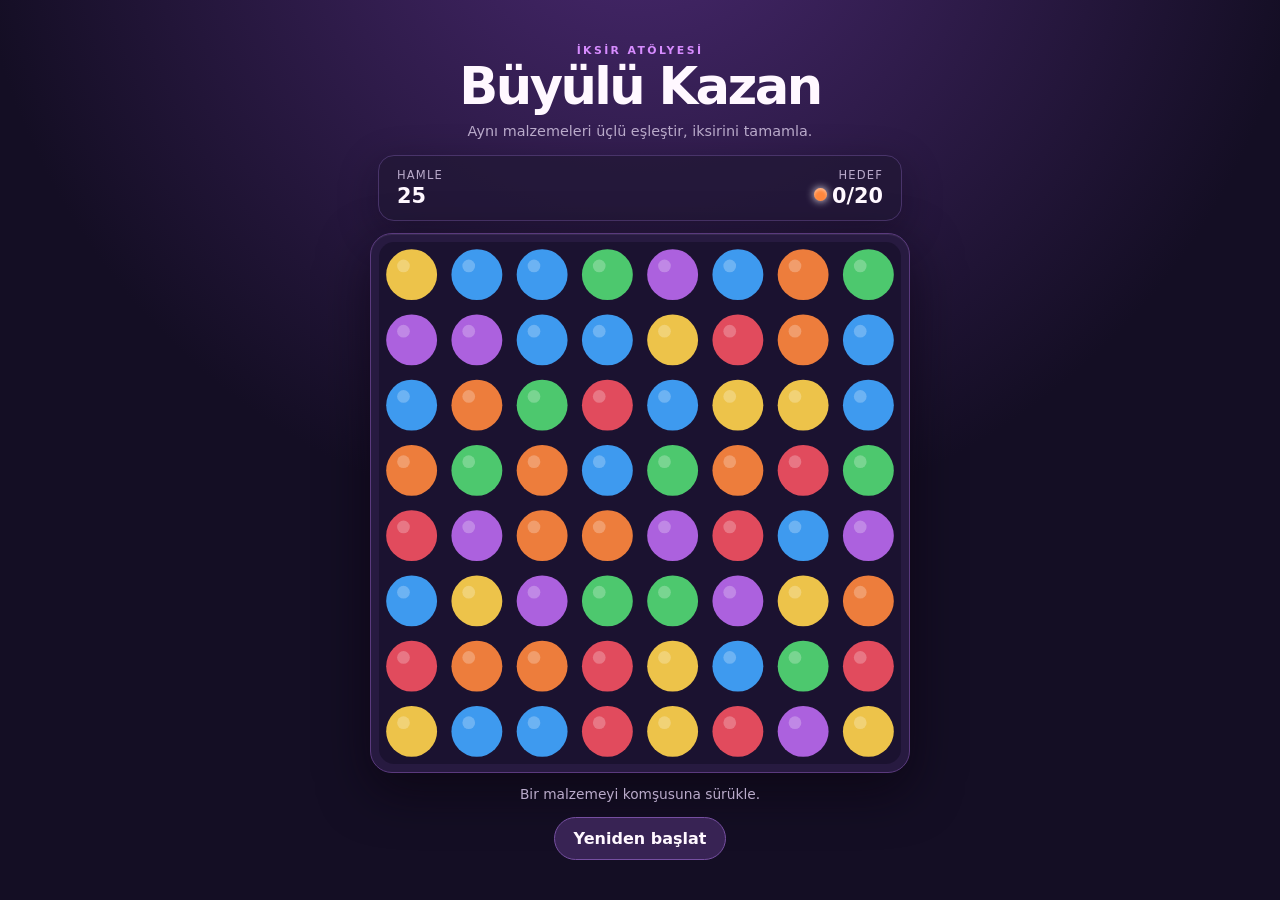
==== index.html @ 0cb65008 "Tarayici web prototipini ve WebGL araclarini ekle" ====
<!doctype html>
<html lang="tr">
<head>
  <meta charset="utf-8">
  <meta name="viewport" content="width=device-width, initial-scale=1, maximum-scale=1, user-scalable=no">
  <meta name="theme-color" content="#140e24">
  <title>Büyülü Kazan — Match 3</title>
  <link rel="stylesheet" href="style.css">
</head>
<body>
  <main class="game-shell">
    <header>
      <p class="eyebrow">İKSİR ATÖLYESİ</p>
      <h1> Büyülü Kazan </h1>
      <p class="subhead">Aynı malzemeleri üçlü eşleştir, iksirini tamamla.</p>
    </header>
    <section class="status" aria-live="polite">
      <div><span>Hamle</span><strong id="moves">25</strong></div>
      <div><span>Hedef</span><strong><i id="target-dot"></i><b id="score">0</b>/20</strong></div>
    </section>
    <div class="board-wrap"><canvas id="board" aria-label="Eşleştirme tahtası"></canvas></div>
    <p class="hint" id="hint">Bir malzemeyi komşusuna sürükle.</p>
    <button id="restart" class="restart" type="button">Yeniden başlat</button>
  </main>
  <div id="modal" class="modal" hidden>
    <div class="modal-card"><p class="eyebrow">İKSİR ATÖLYESİ</p><h2 id="modal-title"></h2><p id="modal-copy"></p><button id="modal-restart" class="restart" type="button">Tekrar oyna</button></div>
  </div>
  <script src="game.js"></script>
</body>
</html>
---- style.css ----
:root { color-scheme: dark; --bg: #140e24; --panel: #211736; --ink: #fff8ff; --muted: #b9aaca; --accent: #d78cff; }
* { box-sizing: border-box; }
html, body { min-height: 100%; margin: 0; }
body { min-height: 100vh; display: grid; place-items: center; padding: 20px; background: radial-gradient(circle at 50% -15%, #4a2971, var(--bg) 55%); color: var(--ink); font-family: Inter, ui-sans-serif, system-ui, -apple-system, sans-serif; }
.game-shell { width: min(100%, 540px); text-align: center; }
header { margin: 4px 0 16px; }
.eyebrow { margin: 0 0 4px; color: var(--accent); font-size: .68rem; font-weight: 800; letter-spacing: .22em; }
h1 { margin: 0; font-size: clamp(2rem, 9vw, 3.2rem); line-height: 1; letter-spacing: -.05em; }
.subhead { margin: 10px 0 0; color: var(--muted); font-size: .9rem; }
.status { display: flex; justify-content: space-between; margin: 0 8px 12px; padding: 12px 18px; border: 1px solid #49346a; border-radius: 16px; background: #211736c9; box-shadow: 0 12px 40px #09050f55; }
.status div { display: grid; gap: 2px; text-align: left; }
.status div:last-child { text-align: right; }
.status span { color: var(--muted); font-size: .72rem; text-transform: uppercase; letter-spacing: .1em; }
.status strong { font-size: 1.3rem; }
#target-dot { display: inline-block; width: 13px; height: 13px; margin-right: 5px; border-radius: 50%; vertical-align: 2px; box-shadow: inset 0 2px 3px #ffffff66, 0 0 8px currentColor; }
.board-wrap { width: 100%; padding: 8px; border: 1px solid #5a3a7d; border-radius: 22px; background: #271a40; box-shadow: 0 18px 50px #08040e99, inset 0 1px #ffffff12; }
canvas { display: block; width: 100%; aspect-ratio: 1; border-radius: 15px; touch-action: none; }
.hint { min-height: 22px; margin: 13px 0 9px; color: var(--muted); font-size: .86rem; }
.restart { padding: 11px 19px; border: 1px solid #764fa1; border-radius: 999px; background: #382354; color: var(--ink); font: inherit; font-weight: 700; cursor: pointer; transition: transform .15s, background .15s; }
.restart:hover { background: #513276; transform: translateY(-1px); }
.modal { position: fixed; inset: 0; display: grid; place-items: center; padding: 20px; background: #08040ecc; backdrop-filter: blur(6px); }
.modal[hidden] { display: none; }
.modal-card { width: min(100%, 360px); padding: 30px 24px; border: 1px solid #765299; border-radius: 24px; background: #211736; text-align: center; box-shadow: 0 24px 80px #0009; }
.modal-card h2 { margin: 4px 0 8px; font-size: 2rem; }
.modal-card p:not(.eyebrow) { color: var(--muted); }
@media (max-height: 700px) { body { padding: 10px; } header { margin-bottom: 8px; } .subhead, .hint { display: none; } .board-wrap { max-width: min(75vh, 540px); margin: auto; } }
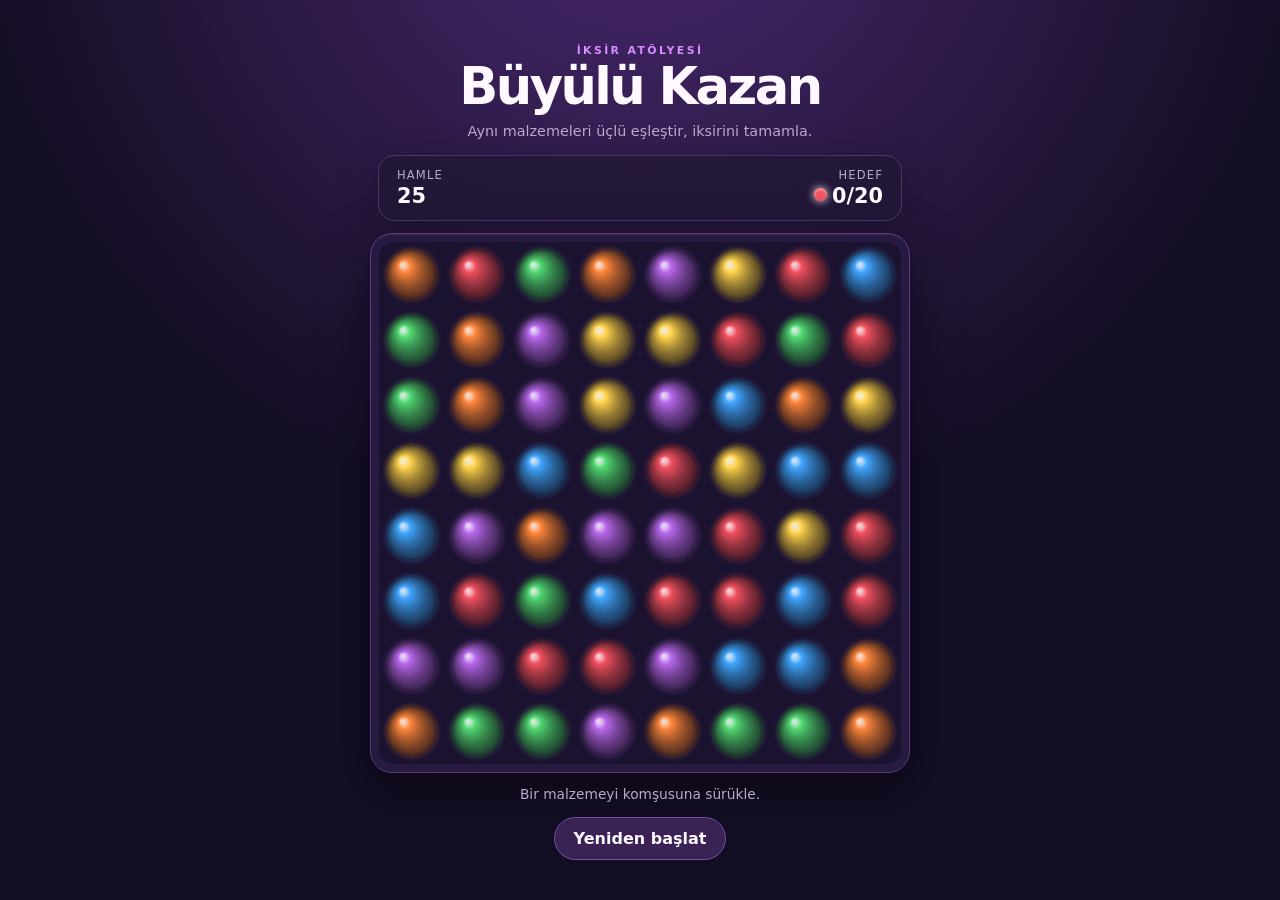
==== commit 154b1860: "Web efektleri için varlık sürümünü yenile" ====
--- a/index.html
+++ b/index.html
@@ -25,6 +25,6 @@
   <div id="modal" class="modal" hidden>
     <div class="modal-card"><p class="eyebrow">İKSİR ATÖLYESİ</p><h2 id="modal-title"></h2><p id="modal-copy"></p><button id="modal-restart" class="restart" type="button">Tekrar oyna</button></div>
   </div>
-  <script src="game.js"></script>
+  <script src="game.js?v=effects-1"></script>
 </body>
 </html>
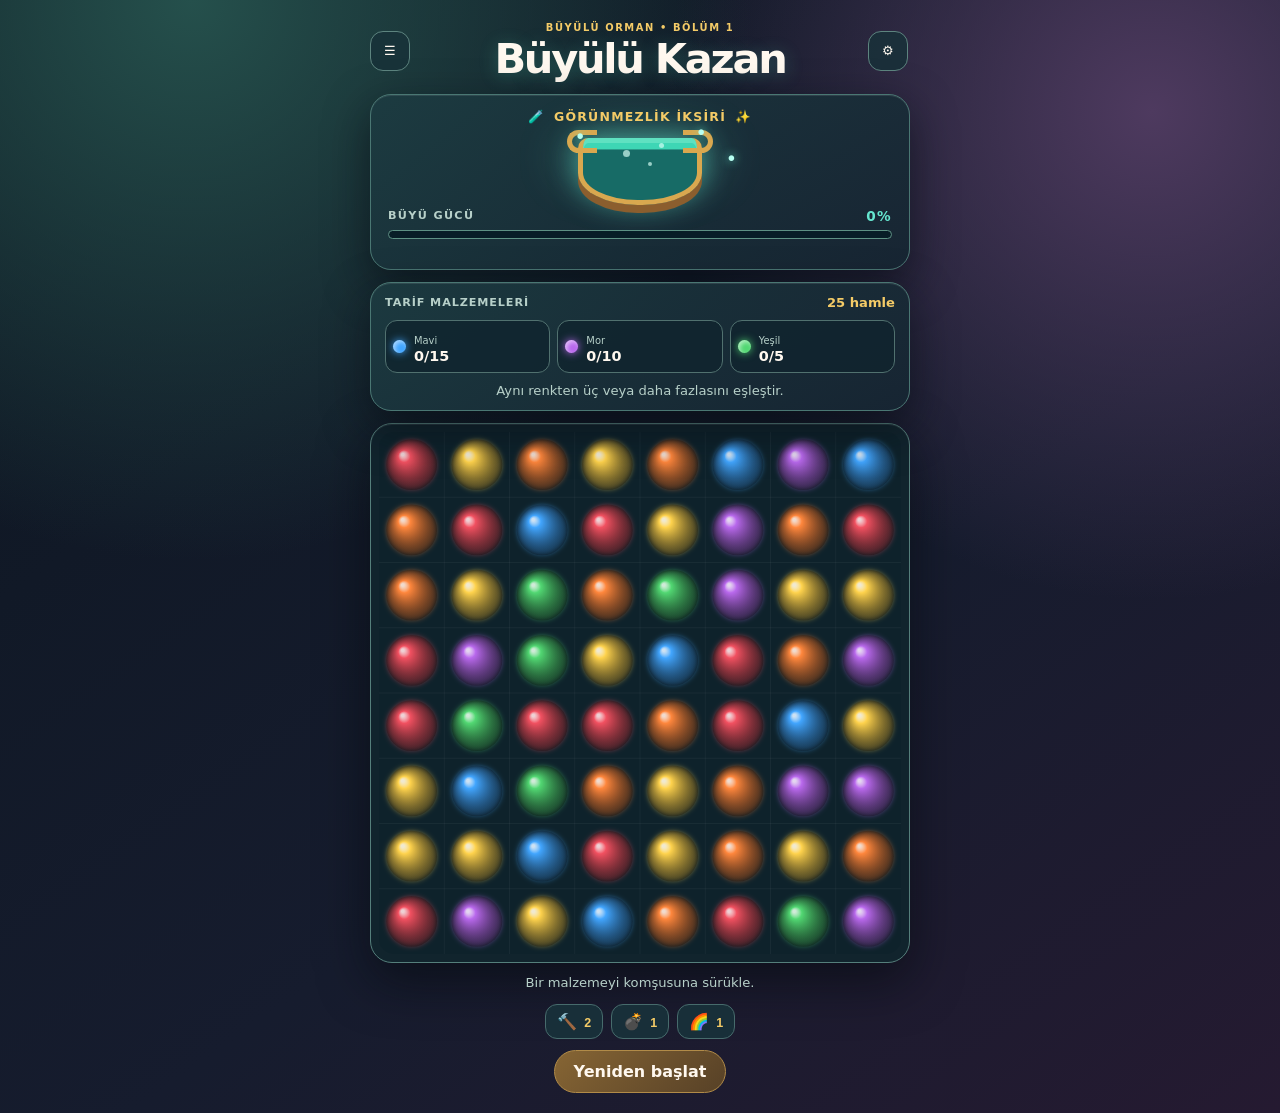
==== commit 56566edd: "Büyülü kazan arayüzünü ve efektlerini geliştir" ====
--- a/index.html
+++ b/index.html
@@ -9,17 +9,33 @@
 </head>
 <body>
   <main class="game-shell">
-    <header>
-      <p class="eyebrow">İKSİR ATÖLYESİ</p>
-      <h1> Büyülü Kazan </h1>
-      <p class="subhead">Aynı malzemeleri üçlü eşleştir, iksirini tamamla.</p>
+    <header class="topbar">
+      <button class="icon-button" type="button" aria-label="Menü">☰</button>
+      <div>
+        <p class="eyebrow">BÜYÜLÜ ORMAN • BÖLÜM 1</p>
+        <h1>Büyülü Kazan</h1>
+      </div>
+      <button class="icon-button" type="button" aria-label="Ayarlar">⚙</button>
     </header>
-    <section class="status" aria-live="polite">
-      <div><span>Hamle</span><strong id="moves">25</strong></div>
-      <div><span>Hedef</span><strong><i id="target-dot"></i><b id="score">0</b>/20</strong></div>
+
+    <section class="cauldron-card" id="cauldron" aria-label="Büyü gücü">
+      <div class="cauldron-title"><span>🧪</span><strong>GÖRÜNMEZLİK İKSİRİ</strong><span>✨</span></div>
+      <div class="cauldron-art" aria-hidden="true">
+        <div class="cauldron-glow"></div><div class="cauldron-pot"><i></i><b></b><em></em></div>
+        <span class="bubble bubble-a">•</span><span class="bubble bubble-b">•</span><span class="bubble bubble-c">•</span>
+      </div>
+      <div class="power-label"><span>BÜYÜ GÜCÜ</span><strong id="power-value">0%</strong></div>
+      <div class="power-track"><div id="power-fill" class="power-fill"></div></div>
+    </section>
+
+    <section class="recipe-card" aria-live="polite">
+      <div class="recipe-heading"><span>Tarif malzemeleri</span><strong id="moves">25 hamle</strong></div>
+      <div id="goals" class="goals"></div>
+      <p class="subhead">Aynı renkten üç veya daha fazlasını eşleştir.</p>
     </section>
     <div class="board-wrap"><canvas id="board" aria-label="Eşleştirme tahtası"></canvas></div>
     <p class="hint" id="hint">Bir malzemeyi komşusuna sürükle.</p>
+    <div class="toolbelt" aria-label="Güçler"><button type="button" disabled>🔨 <b>2</b></button><button type="button" disabled>💣 <b>1</b></button><button type="button" disabled>🌈 <b>1</b></button></div>
     <button id="restart" class="restart" type="button">Yeniden başlat</button>
   </main>
   <div id="modal" class="modal" hidden>
--- a/style.css
+++ b/style.css
@@ -1,26 +1,36 @@
-:root { color-scheme: dark; --bg: #140e24; --panel: #211736; --ink: #fff8ff; --muted: #b9aaca; --accent: #d78cff; }
+:root { color-scheme: dark; --bg: #0c1620; --panel: #182b35; --panel-light: #24444a; --ink: #fff8ef; --muted: #b7d0c9; --accent: #f4cb67; --cyan: #65e6cf; }
 * { box-sizing: border-box; }
 html, body { min-height: 100%; margin: 0; }
-body { min-height: 100vh; display: grid; place-items: center; padding: 20px; background: radial-gradient(circle at 50% -15%, #4a2971, var(--bg) 55%); color: var(--ink); font-family: Inter, ui-sans-serif, system-ui, -apple-system, sans-serif; }
+body { min-height: 100vh; display: grid; place-items: center; padding: 20px; background: radial-gradient(circle at 15% 0%, #25504c 0, transparent 36%), radial-gradient(circle at 90% 10%, #4e3a5f 0, transparent 32%), linear-gradient(145deg, #0c1620, #161c2e 60%, #251a31); color: var(--ink); font-family: Inter, ui-sans-serif, system-ui, -apple-system, sans-serif; }
 .game-shell { width: min(100%, 540px); text-align: center; }
-header { margin: 4px 0 16px; }
-.eyebrow { margin: 0 0 4px; color: var(--accent); font-size: .68rem; font-weight: 800; letter-spacing: .22em; }
-h1 { margin: 0; font-size: clamp(2rem, 9vw, 3.2rem); line-height: 1; letter-spacing: -.05em; }
-.subhead { margin: 10px 0 0; color: var(--muted); font-size: .9rem; }
-.status { display: flex; justify-content: space-between; margin: 0 8px 12px; padding: 12px 18px; border: 1px solid #49346a; border-radius: 16px; background: #211736c9; box-shadow: 0 12px 40px #09050f55; }
-.status div { display: grid; gap: 2px; text-align: left; }
-.status div:last-child { text-align: right; }
-.status span { color: var(--muted); font-size: .72rem; text-transform: uppercase; letter-spacing: .1em; }
-.status strong { font-size: 1.3rem; }
-#target-dot { display: inline-block; width: 13px; height: 13px; margin-right: 5px; border-radius: 50%; vertical-align: 2px; box-shadow: inset 0 2px 3px #ffffff66, 0 0 8px currentColor; }
-.board-wrap { width: 100%; padding: 8px; border: 1px solid #5a3a7d; border-radius: 22px; background: #271a40; box-shadow: 0 18px 50px #08040e99, inset 0 1px #ffffff12; }
+.topbar { display: grid; grid-template-columns: 42px 1fr 42px; align-items: center; gap: 8px; margin: 2px 0 14px; }
+.topbar h1 { margin: 0; font-size: clamp(1.7rem, 8vw, 2.6rem); line-height: 1; letter-spacing: -.055em; text-shadow: 0 3px 18px #57e3c244; }
+.icon-button { width: 40px; height: 40px; border: 1px solid #5d847f; border-radius: 13px; background: #173139cc; color: var(--ink); font: 1.15rem/1 inherit; cursor: pointer; }
+.eyebrow { margin: 0 0 5px; color: var(--accent); font-size: .62rem; font-weight: 850; letter-spacing: .16em; }
+.subhead { margin: 10px 0 0; color: var(--muted); font-size: .82rem; }
+.cauldron-card, .recipe-card { position: relative; margin: 0 0 12px; padding: 14px 17px; overflow: hidden; border: 1px solid #4a7773; border-radius: 21px; background: linear-gradient(145deg, #1c3b41e8, #162532ee); box-shadow: 0 16px 44px #060b1299, inset 0 1px #ffffff18; }
+.cauldron-card { min-height: 176px; }
+.cauldron-card.charging { animation: cauldron-shake .44s ease-in-out 2; }
+.cauldron-title { position: relative; z-index: 2; display: flex; justify-content: center; gap: 9px; color: var(--accent); font-size: .78rem; letter-spacing: .1em; }
+.cauldron-art { position: relative; height: 86px; margin: -3px auto 1px; }
+.cauldron-glow { position: absolute; left: 50%; top: 37px; width: 170px; height: 72px; transform: translate(-50%, -50%); border-radius: 50%; background: #63e8cc2b; filter: blur(20px); animation: glow-pulse 2.4s ease-in-out infinite; }
+.cauldron-pot { position: absolute; left: 50%; top: 17px; width: 124px; height: 67px; transform: translateX(-50%); border: 5px solid #d9a84f; border-top: 0; border-radius: 10px 10px 48% 48%; background: linear-gradient(#3ed6b5 0 18%, #176b66 19% 100%); box-shadow: 0 8px 0 #8b5e2e, inset 0 5px #b8ffe044, 0 0 28px #63e8cc99; }
+.cauldron-pot:before, .cauldron-pot:after { position: absolute; top: -8px; width: 25px; height: 13px; border: 5px solid #d9a84f; content: ''; }
+.cauldron-pot:before { left: -16px; border-right: 0; border-radius: 12px 0 0 12px; }.cauldron-pot:after { right: -16px; border-left: 0; border-radius: 0 12px 12px 0; }
+.cauldron-pot i, .cauldron-pot b, .cauldron-pot em { position: absolute; display: block; border-radius: 50%; background: #d9fff7aa; animation: bubble 1.8s ease-in infinite; }
+.cauldron-pot i { left: 35%; top: 12px; width: 7px; height: 7px; }.cauldron-pot b { left: 57%; top: 24px; width: 4px; height: 4px; animation-delay: .55s; }.cauldron-pot em { left: 67%; top: 5px; width: 5px; height: 5px; animation-delay: 1s; }
+.bubble { position: absolute; color: #b7fff1; font-size: 1.2rem; text-shadow: 0 0 10px #63e8cc; animation: bubble 2s ease-in-out infinite; }.bubble-a { left: 37%; top: 4px; }.bubble-b { left: 61%; top: 0; animation-delay: .7s; }.bubble-c { left: 67%; top: 26px; animation-delay: 1.25s; }
+.power-label, .recipe-heading { display: flex; justify-content: space-between; align-items: center; color: var(--muted); font-size: .7rem; font-weight: 800; letter-spacing: .12em; text-transform: uppercase; }.power-label strong { color: var(--cyan); font-size: .85rem; }.power-track { height: 9px; margin-top: 6px; overflow: hidden; border: 1px solid #5e9184; border-radius: 99px; background: #081d27; }.power-fill { width: 0; height: 100%; border-radius: inherit; background: linear-gradient(90deg, #3ccfaf, #f4cb67); box-shadow: 0 0 13px #63e8cc; transition: width .4s ease; }
+.recipe-card { padding: 12px 14px; }.recipe-heading { letter-spacing: .08em; }.recipe-heading strong { color: var(--accent); font-size: .82rem; letter-spacing: 0; text-transform: none; }.goals { display: grid; grid-template-columns: repeat(3, 1fr); gap: 7px; margin-top: 10px; }.goal { display: grid; grid-template-columns: 16px 1fr; align-items: center; gap: 5px; padding: 8px 7px; border: 1px solid #51716f; border-radius: 12px; background: #10232dcc; text-align: left; }.goal-dot { width: 13px; height: 13px; border-radius: 50%; box-shadow: inset 2px 2px 4px #fff8, 0 0 8px currentColor; }.goal span { color: var(--muted); font-size: .62rem; }.goal strong { display: block; font-size: .9rem; }.goal.done { border-color: #c7bb69; background: #3b4228; }.goal.done strong { color: var(--accent); }
+.board-wrap { width: 100%; padding: 8px; border: 1px solid #557f7b; border-radius: 22px; background: #11242d; box-shadow: 0 18px 50px #05090e99, inset 0 1px #ffffff18; }
 canvas { display: block; width: 100%; aspect-ratio: 1; border-radius: 15px; touch-action: none; }
-.hint { min-height: 22px; margin: 13px 0 9px; color: var(--muted); font-size: .86rem; }
-.restart { padding: 11px 19px; border: 1px solid #764fa1; border-radius: 999px; background: #382354; color: var(--ink); font: inherit; font-weight: 700; cursor: pointer; transition: transform .15s, background .15s; }
-.restart:hover { background: #513276; transform: translateY(-1px); }
+.hint { min-height: 22px; margin: 12px 0 7px; color: var(--muted); font-size: .82rem; }.toolbelt { display: flex; justify-content: center; gap: 8px; margin: 0 0 11px; }.toolbelt button { min-width: 58px; padding: 7px 10px; border: 1px solid #476b6c; border-radius: 12px; background: #182f39; color: var(--ink); font-size: 1rem; }.toolbelt b { margin-left: 3px; color: var(--accent); font-size: .78rem; }.restart { padding: 11px 19px; border: 1px solid #b18b48; border-radius: 999px; background: linear-gradient(135deg, #866534, #574127); color: var(--ink); font: inherit; font-weight: 800; cursor: pointer; transition: transform .15s, filter .15s; }.restart:hover { filter: brightness(1.18); transform: translateY(-1px); }
 .modal { position: fixed; inset: 0; display: grid; place-items: center; padding: 20px; background: #08040ecc; backdrop-filter: blur(6px); }
 .modal[hidden] { display: none; }
 .modal-card { width: min(100%, 360px); padding: 30px 24px; border: 1px solid #765299; border-radius: 24px; background: #211736; text-align: center; box-shadow: 0 24px 80px #0009; }
 .modal-card h2 { margin: 4px 0 8px; font-size: 2rem; }
 .modal-card p:not(.eyebrow) { color: var(--muted); }
-@media (max-height: 700px) { body { padding: 10px; } header { margin-bottom: 8px; } .subhead, .hint { display: none; } .board-wrap { max-width: min(75vh, 540px); margin: auto; } }
+@keyframes glow-pulse { 50% { opacity: .65; transform: translate(-50%, -50%) scale(1.12); } }
+@keyframes bubble { 0% { opacity: 0; transform: translateY(9px) scale(.6); } 35% { opacity: 1; } 100% { opacity: 0; transform: translateY(-28px) scale(1.1); } }
+@keyframes cauldron-shake { 25% { transform: translateX(-3px) rotate(-1deg); } 75% { transform: translateX(3px) rotate(1deg); } }
+@media (max-height: 780px) { body { padding: 10px; } .cauldron-card { min-height: 145px; padding: 10px 14px; }.cauldron-art { height: 65px; }.cauldron-pot { top: 3px; transform: translateX(-50%) scale(.82); }.cauldron-glow { top: 28px; }.subhead, .hint { display: none; } .board-wrap { max-width: min(65vh, 540px); margin: auto; } }
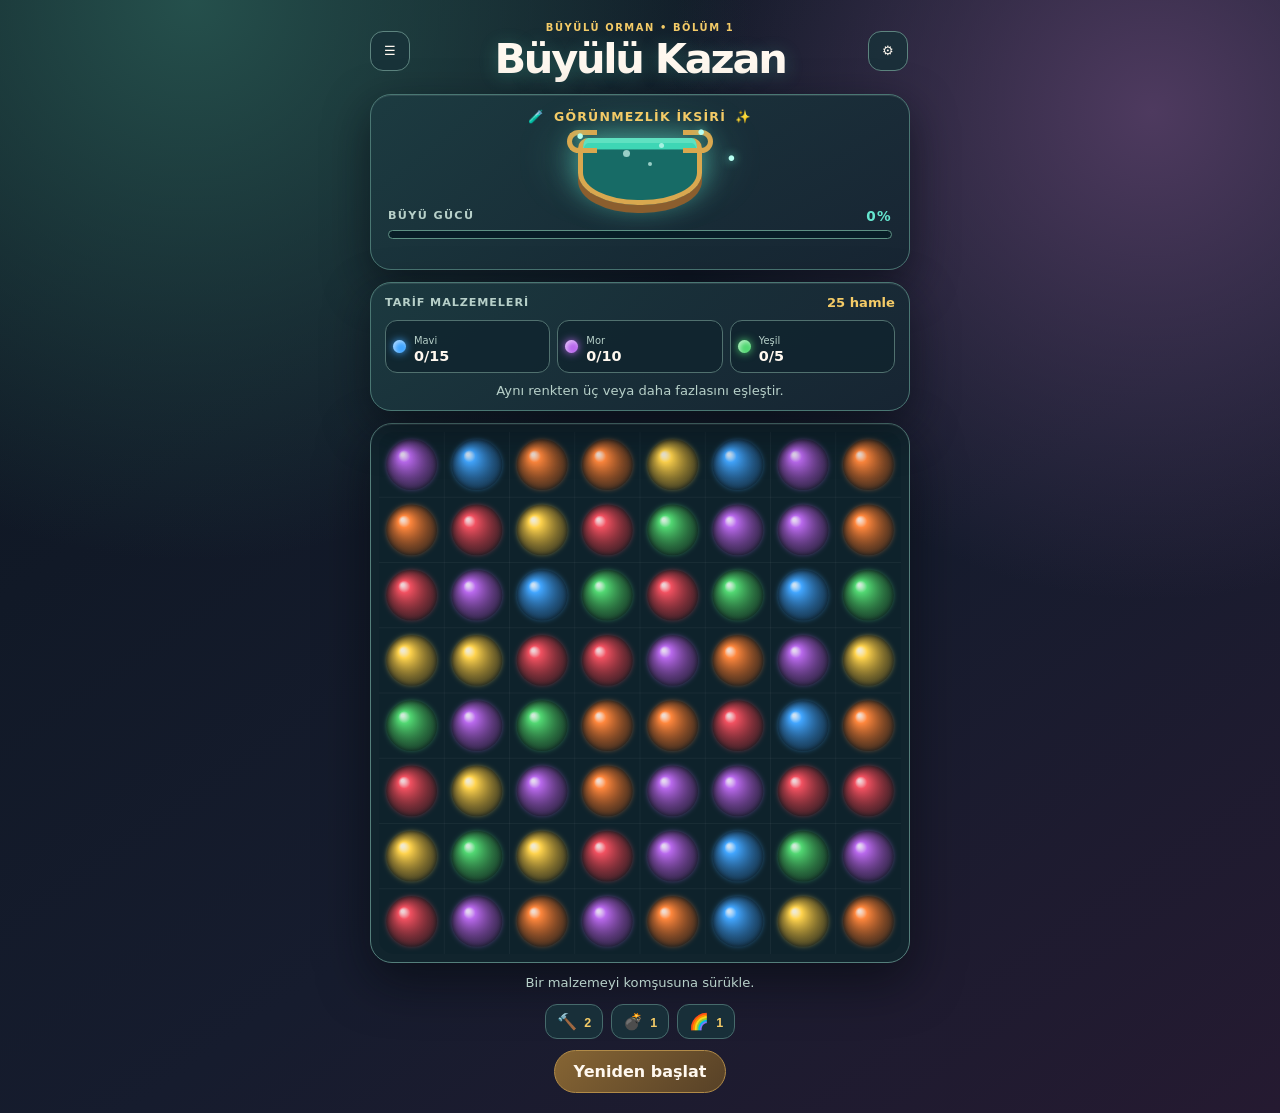
==== commit 62b4eaa4: "Web JavaScript önbellek sürümünü yenile" ====
--- a/index.html
+++ b/index.html
@@ -41,6 +41,6 @@
   <div id="modal" class="modal" hidden>
     <div class="modal-card"><p class="eyebrow">İKSİR ATÖLYESİ</p><h2 id="modal-title"></h2><p id="modal-copy"></p><button id="modal-restart" class="restart" type="button">Tekrar oyna</button></div>
   </div>
-  <script src="game.js?v=effects-1"></script>
+  <script src="game.js?v=ed721eb"></script>
 </body>
 </html>
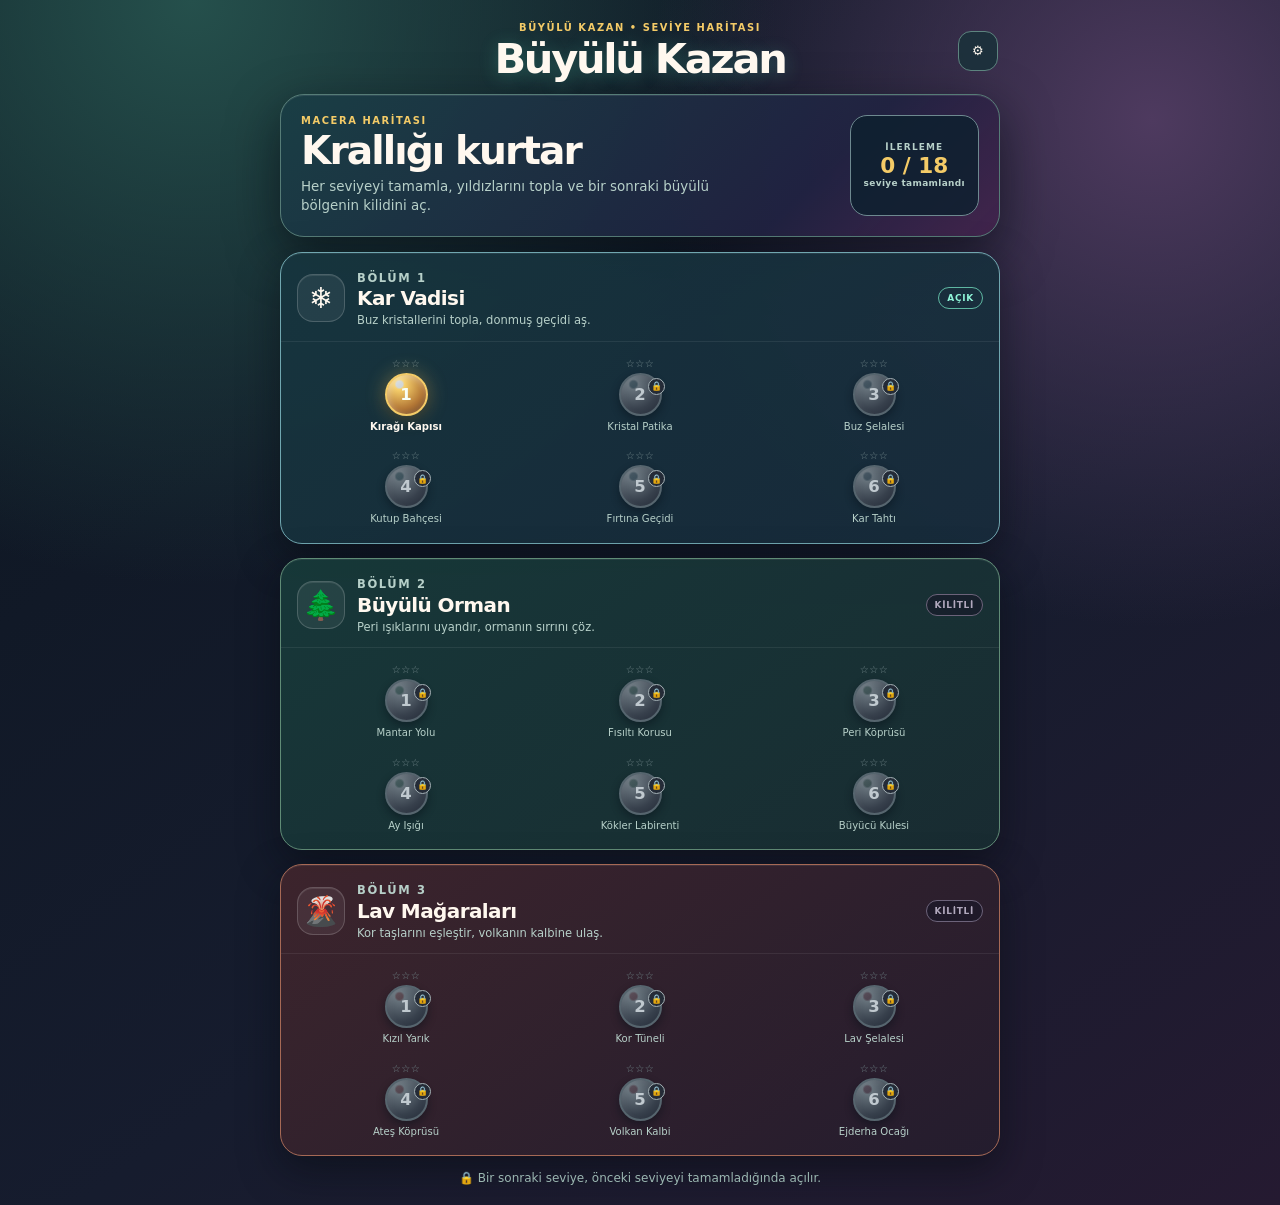
==== commit 5ae626f0: "Seviye haritası ve bölüm kilitlerini ekle" ====
--- a/index.html
+++ b/index.html
@@ -10,37 +10,56 @@
 <body>
   <main class="game-shell">
     <header class="topbar">
-      <button class="icon-button" type="button" aria-label="Menü">☰</button>
+      <button id="map-home" class="icon-button" type="button" aria-label="Seviye haritasına dön" hidden>←</button>
       <div>
-        <p class="eyebrow">BÜYÜLÜ ORMAN • BÖLÜM 1</p>
-        <h1>Büyülü Kazan</h1>
+        <p id="screen-eyebrow" class="eyebrow">BÜYÜLÜ KAZAN • SEVİYE HARİTASI</p>
+        <h1 id="screen-title">Büyülü Kazan</h1>
       </div>
       <button class="icon-button" type="button" aria-label="Ayarlar">⚙</button>
     </header>
 
-    <section class="cauldron-card" id="cauldron" aria-label="Büyü gücü">
-      <div class="cauldron-title"><span>🧪</span><strong>GÖRÜNMEZLİK İKSİRİ</strong><span>✨</span></div>
-      <div class="cauldron-art" aria-hidden="true">
-        <div class="cauldron-glow"></div><div class="cauldron-pot"><i></i><b></b><em></em></div>
-        <span class="bubble bubble-a">•</span><span class="bubble bubble-b">•</span><span class="bubble bubble-c">•</span>
+    <section id="level-map" class="level-map" aria-label="Bölüm ve seviye haritası">
+      <div class="map-hero">
+        <div>
+          <p class="eyebrow">MACERA HARİTASI</p>
+          <h2>Krallığı kurtar</h2>
+          <p>Her seviyeyi tamamla, yıldızlarını topla ve bir sonraki büyülü bölgenin kilidini aç.</p>
+        </div>
+        <div class="map-progress" aria-live="polite">
+          <span>İLERLEME</span>
+          <strong id="map-progress">0 / 18</strong>
+          <small>seviye tamamlandı</small>
+        </div>
       </div>
-      <div class="power-label"><span>BÜYÜ GÜCÜ</span><strong id="power-value">0%</strong></div>
-      <div class="power-track"><div id="power-fill" class="power-fill"></div></div>
+      <div id="world-list" class="world-list"></div>
+      <p class="map-tip">🔒 Bir sonraki seviye, önceki seviyeyi tamamladığında açılır.</p>
     </section>
 
-    <section class="recipe-card" aria-live="polite">
-      <div class="recipe-heading"><span>Tarif malzemeleri</span><strong id="moves">25 hamle</strong></div>
-      <div id="goals" class="goals"></div>
-      <p class="subhead">Aynı renkten üç veya daha fazlasını eşleştir.</p>
+    <section id="game-screen" hidden>
+      <section class="cauldron-card" id="cauldron" aria-label="Büyü gücü">
+        <div class="cauldron-title"><span>🧪</span><strong>GÖRÜNMEZLİK İKSİRİ</strong><span>✨</span></div>
+        <div class="cauldron-art" aria-hidden="true">
+          <div class="cauldron-glow"></div><div class="cauldron-pot"><i></i><b></b><em></em></div>
+          <span class="bubble bubble-a">•</span><span class="bubble bubble-b">•</span><span class="bubble bubble-c">•</span>
+        </div>
+        <div class="power-label"><span>BÜYÜ GÜCÜ</span><strong id="power-value">0%</strong></div>
+        <div class="power-track"><div id="power-fill" class="power-fill"></div></div>
+      </section>
+
+      <section class="recipe-card" aria-live="polite">
+        <div class="recipe-heading"><span>Tarif malzemeleri</span><strong id="moves">25 hamle</strong></div>
+        <div id="goals" class="goals"></div>
+        <p class="subhead">Aynı renkten üç veya daha fazlasını eşleştir.</p>
+      </section>
+      <div class="board-wrap"><canvas id="board" aria-label="Eşleştirme tahtası"></canvas></div>
+      <p class="hint" id="hint">Bir malzemeyi komşusuna sürükle.</p>
+      <div class="toolbelt" aria-label="Güçler"><button type="button" disabled>🔨 <b>2</b></button><button type="button" disabled>💣 <b>1</b></button><button type="button" disabled>🌈 <b>1</b></button></div>
+      <button id="restart" class="restart" type="button">Yeniden başlat</button>
     </section>
-    <div class="board-wrap"><canvas id="board" aria-label="Eşleştirme tahtası"></canvas></div>
-    <p class="hint" id="hint">Bir malzemeyi komşusuna sürükle.</p>
-    <div class="toolbelt" aria-label="Güçler"><button type="button" disabled>🔨 <b>2</b></button><button type="button" disabled>💣 <b>1</b></button><button type="button" disabled>🌈 <b>1</b></button></div>
-    <button id="restart" class="restart" type="button">Yeniden başlat</button>
   </main>
   <div id="modal" class="modal" hidden>
-    <div class="modal-card"><p class="eyebrow">İKSİR ATÖLYESİ</p><h2 id="modal-title"></h2><p id="modal-copy"></p><button id="modal-restart" class="restart" type="button">Tekrar oyna</button></div>
+    <div class="modal-card"><p class="eyebrow">İKSİR ATÖLYESİ</p><h2 id="modal-title"></h2><p id="modal-copy"></p><div class="modal-actions"><button id="modal-map" class="secondary-button" type="button">Haritaya dön</button><button id="modal-restart" class="restart" type="button">Tekrar oyna</button></div></div>
   </div>
-  <script src="game.js?v=ed721eb"></script>
+  <script src="game.js?v=levels-1"></script>
 </body>
 </html>
--- a/style.css
+++ b/style.css
@@ -34,3 +34,58 @@
 @keyframes bubble { 0% { opacity: 0; transform: translateY(9px) scale(.6); } 35% { opacity: 1; } 100% { opacity: 0; transform: translateY(-28px) scale(1.1); } }
 @keyframes cauldron-shake { 25% { transform: translateX(-3px) rotate(-1deg); } 75% { transform: translateX(3px) rotate(1deg); } }
 @media (max-height: 780px) { body { padding: 10px; } .cauldron-card { min-height: 145px; padding: 10px 14px; }.cauldron-art { height: 65px; }.cauldron-pot { top: 3px; transform: translateX(-50%) scale(.82); }.cauldron-glow { top: 28px; }.subhead, .hint { display: none; } .board-wrap { max-width: min(65vh, 540px); margin: auto; } }
+
+/* Seviye haritası */
+[hidden] { display: none !important; }
+#map-home[hidden] { display: block !important; visibility: hidden; }
+.game-shell { width: min(100%, 720px); }
+#game-screen { width: min(100%, 540px); margin: 0 auto; }
+.level-map { width: 100%; margin: 0 auto; text-align: left; }
+.map-hero { display: flex; align-items: stretch; justify-content: space-between; gap: 14px; margin: 0 0 15px; padding: 20px; border: 1px solid #567c77; border-radius: 24px; background: linear-gradient(135deg, #193e45ee, #202241ee 72%, #42244c); box-shadow: 0 18px 50px #050a1099, inset 0 1px #ffffff18; }
+.map-hero h2 { margin: 2px 0 7px; font-size: clamp(1.7rem, 6vw, 2.45rem); line-height: 1; letter-spacing: -.05em; }
+.map-hero p:not(.eyebrow) { max-width: 410px; margin: 0; color: var(--muted); font-size: .84rem; line-height: 1.45; }
+.map-progress { display: grid; align-content: center; min-width: 124px; padding: 11px 13px; border: 1px solid #6e8990; border-radius: 17px; background: #0c202dcc; text-align: center; }
+.map-progress span, .map-progress small { color: var(--muted); font-size: .56rem; font-weight: 850; letter-spacing: .13em; text-transform: uppercase; }
+.map-progress strong { margin: 3px 0 1px; color: var(--accent); font-size: 1.35rem; line-height: 1; }
+.map-progress small { letter-spacing: .04em; text-transform: none; }
+.world-list { display: grid; gap: 14px; }
+.world-card { overflow: hidden; border: 1px solid #4e7473; border-radius: 22px; background: #122732e8; box-shadow: 0 14px 38px #050a1080, inset 0 1px #ffffff13; }
+.world-card--snow { border-color: #70a7b0; background: linear-gradient(145deg, #16353ee8, #172b3be8); }
+.world-card--forest { border-color: #608c76; background: linear-gradient(145deg, #173b3ae8, #192d32e8); }
+.world-card--lava { border-color: #a66955; background: linear-gradient(145deg, #40252ce8, #241d2ee8); }
+.world-header { display: flex; align-items: center; gap: 12px; padding: 15px 16px 12px; border-bottom: 1px solid #ffffff12; }
+.world-icon { display: grid; flex: 0 0 48px; place-items: center; width: 48px; height: 48px; border: 1px solid #ffffff2d; border-radius: 16px; background: #ffffff10; font-size: 1.8rem; box-shadow: inset 0 1px #ffffff18; }
+.world-copy { min-width: 0; flex: 1; }
+.world-kicker { margin: 0 0 2px; color: var(--accent); font-size: .58rem; font-weight: 850; letter-spacing: .14em; text-transform: uppercase; }
+.world-copy h2 { margin: 0; font-size: 1.25rem; letter-spacing: -.03em; }
+.world-copy p { margin: 3px 0 0; color: var(--muted); font-size: .72rem; line-height: 1.35; }
+.world-state { flex: 0 0 auto; padding: 5px 8px; border: 1px solid #5eb7a2; border-radius: 999px; color: #8ff5d8; font-size: .56rem; font-weight: 850; letter-spacing: .08em; text-transform: uppercase; }
+.world-state.locked { border-color: #6c637a; color: #b1a8bd; background: #17162799; }
+.level-grid { display: grid; grid-template-columns: repeat(3, minmax(0, 1fr)); gap: 12px 8px; padding: 13px 12px 15px; }
+.level-node { position: relative; display: grid; justify-items: center; min-width: 0; padding: 0 1px 3px; border: 0; background: transparent; color: var(--ink); font: inherit; cursor: pointer; }
+.level-node:focus-visible { outline: 2px solid var(--cyan); outline-offset: 3px; border-radius: 15px; }
+.level-stars { display: block; height: 18px; color: var(--accent); font-size: .63rem; letter-spacing: .05em; line-height: 18px; text-shadow: 0 0 8px #f4cb6777; white-space: nowrap; }
+.level-stars.empty { color: #708589; text-shadow: none; }
+.level-orb { display: grid; place-items: center; width: 43px; height: 43px; border: 2px solid #77cbb3; border-radius: 50%; background: radial-gradient(circle at 32% 24%, #ffffffbb 0 8%, #55d4b1 12%, #207c76 62%, #123c4c 100%); box-shadow: inset 2px 3px 6px #ffffff44, 0 5px 12px #06101899; color: #f8fff8; font-size: 1.03rem; font-weight: 900; transition: transform .17s, filter .17s, box-shadow .17s; }
+.level-node.available .level-orb { border-color: #f4cb67; background: radial-gradient(circle at 32% 24%, #ffffffcc 0 8%, #f6cf6a 13%, #b27635 62%, #5d3c2b 100%); box-shadow: inset 2px 3px 6px #ffffff55, 0 0 19px #f4cb6766, 0 5px 12px #06101899; }
+.level-node.completed .level-orb { border-color: #83e5cb; background: radial-gradient(circle at 32% 24%, #ffffffcc 0 8%, #61e2be 13%, #278b83 62%, #143d4b 100%); }
+.level-node:not(:disabled):hover .level-orb { transform: translateY(-3px) scale(1.06); filter: brightness(1.14); }
+.level-node.locked { cursor: not-allowed; }
+.level-node.locked .level-orb { border-color: #56656e; background: radial-gradient(circle at 32% 24%, #ffffff2c 0 8%, #65717a 13%, #37404c 63%, #222936 100%); color: #c0c9cf; box-shadow: inset 2px 3px 6px #ffffff14, 0 4px 9px #06101877; }
+.level-lock { position: absolute; top: 23px; right: calc(50% - 25px); display: grid; place-items: center; width: 17px; height: 17px; border: 1px solid #a5b2b6; border-radius: 50%; background: #242b37; font-size: .56rem; }
+.level-name { overflow: hidden; width: 100%; margin-top: 5px; color: var(--muted); font-size: .63rem; line-height: 1.15; text-align: center; text-overflow: ellipsis; white-space: nowrap; }
+.level-node.available .level-name { color: var(--ink); font-weight: 750; }
+.map-tip { margin: 15px 0 0; color: #9bb7b1; font-size: .75rem; text-align: center; }
+.modal-actions { display: flex; justify-content: center; flex-wrap: wrap; gap: 8px; margin-top: 17px; }
+.modal-actions .restart { margin: 0; }
+.secondary-button { padding: 10px 16px; border: 1px solid #60817f; border-radius: 999px; background: #17333b; color: var(--ink); font: inherit; font-weight: 750; cursor: pointer; }
+.secondary-button:hover { filter: brightness(1.14); }
+@media (max-width: 600px) {
+  body { padding: 12px; }
+  .map-hero { flex-direction: column; padding: 17px; }
+  .map-progress { grid-template-columns: auto 1fr auto; gap: 6px; align-items: baseline; min-width: 0; text-align: left; }
+  .map-progress strong { margin: 0; }
+  .level-grid { gap: 12px 5px; }
+  .level-orb { width: 46px; height: 46px; }
+  .level-lock { top: 23px; right: calc(50% - 27px); }
+}
